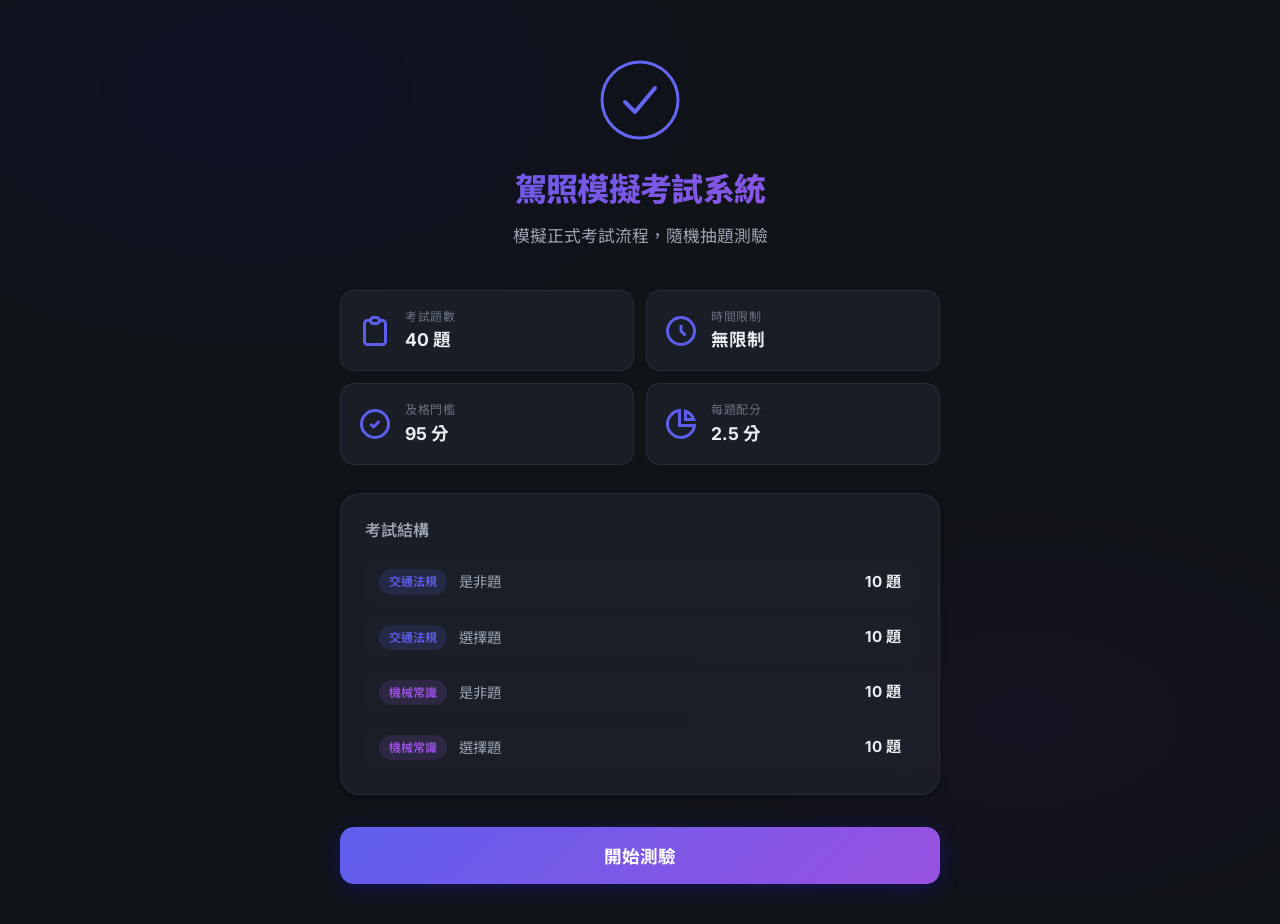
==== index.html @ f2dc514e "Initial commit: 駕照模擬考試系統" ====
<!DOCTYPE html>
<html lang="zh-TW">
<head>
  <meta charset="UTF-8">
  <meta name="viewport" content="width=device-width, initial-scale=1.0">
  <meta name="description" content="駕照模擬考試系統 - 交通法規與機械常識隨機測驗，模擬正式考試流程">
  <title>駕照模擬考試系統</title>
  <link rel="preconnect" href="https://fonts.googleapis.com">
  <link rel="preconnect" href="https://fonts.gstatic.com" crossorigin>
  <link href="https://fonts.googleapis.com/css2?family=Inter:wght@400;500;600;700;800&family=Noto+Sans+TC:wght@400;500;600;700;800&display=swap" rel="stylesheet">
  <link rel="stylesheet" href="style.css">
</head>
<body>
  <!-- ===== 首頁 ===== -->
  <section id="screen-home" class="screen active">
    <div class="home-container">
      <div class="home-hero">
        <div class="hero-icon">
          <svg viewBox="0 0 80 80" fill="none">
            <circle cx="40" cy="40" r="38" stroke="url(#grad1)" stroke-width="3"/>
            <path d="M25 42L35 52L55 28" stroke="url(#grad1)" stroke-width="4" stroke-linecap="round" stroke-linejoin="round"/>
            <defs><linearGradient id="grad1" x1="0" y1="0" x2="80" y2="80"><stop stop-color="#6366f1"/><stop offset="1" stop-color="#a855f7"/></linearGradient></defs>
          </svg>
        </div>
        <h1>駕照模擬考試系統</h1>
        <p class="hero-subtitle">模擬正式考試流程，隨機抽題測驗</p>
      </div>

      <div class="info-cards">
        <div class="info-card">
          <div class="info-card-icon">
            <svg viewBox="0 0 24 24" fill="none" stroke="currentColor" stroke-width="2"><path d="M9 5H7a2 2 0 00-2 2v12a2 2 0 002 2h10a2 2 0 002-2V7a2 2 0 00-2-2h-2M9 5a2 2 0 002 2h2a2 2 0 002-2M9 5a2 2 0 012-2h2a2 2 0 012 2"/></svg>
          </div>
          <div class="info-card-content">
            <span class="info-card-label">考試題數</span>
            <span class="info-card-value">40 題</span>
          </div>
        </div>
        <div class="info-card">
          <div class="info-card-icon">
            <svg viewBox="0 0 24 24" fill="none" stroke="currentColor" stroke-width="2"><path d="M12 8v4l3 3m6-3a9 9 0 11-18 0 9 9 0 0118 0z"/></svg>
          </div>
          <div class="info-card-content">
            <span class="info-card-label">時間限制</span>
            <span class="info-card-value">無限制</span>
          </div>
        </div>
        <div class="info-card">
          <div class="info-card-icon">
            <svg viewBox="0 0 24 24" fill="none" stroke="currentColor" stroke-width="2"><path d="M9 12l2 2 4-4m6 2a9 9 0 11-18 0 9 9 0 0118 0z"/></svg>
          </div>
          <div class="info-card-content">
            <span class="info-card-label">及格門檻</span>
            <span class="info-card-value">95 分</span>
          </div>
        </div>
        <div class="info-card">
          <div class="info-card-icon">
            <svg viewBox="0 0 24 24" fill="none" stroke="currentColor" stroke-width="2"><path d="M11 3.055A9.001 9.001 0 1020.945 13H11V3.055z"/><path d="M20.488 9H15V3.512A9.025 9.025 0 0120.488 9z"/></svg>
          </div>
          <div class="info-card-content">
            <span class="info-card-label">每題配分</span>
            <span class="info-card-value">2.5 分</span>
          </div>
        </div>
      </div>

      <div class="exam-structure glass-card">
        <h2>考試結構</h2>
        <div class="structure-grid">
          <div class="structure-item">
            <span class="structure-badge badge-traffic">交通法規</span>
            <span class="structure-type">是非題</span>
            <span class="structure-count">10 題</span>
          </div>
          <div class="structure-item">
            <span class="structure-badge badge-traffic">交通法規</span>
            <span class="structure-type">選擇題</span>
            <span class="structure-count">10 題</span>
          </div>
          <div class="structure-item">
            <span class="structure-badge badge-mechanical">機械常識</span>
            <span class="structure-type">是非題</span>
            <span class="structure-count">10 題</span>
          </div>
          <div class="structure-item">
            <span class="structure-badge badge-mechanical">機械常識</span>
            <span class="structure-type">選擇題</span>
            <span class="structure-count">10 題</span>
          </div>
        </div>
      </div>

      <button id="btn-start" class="btn-primary" disabled>
        <span class="btn-text">載入題庫中...</span>
        <span class="btn-spinner"></span>
      </button>
    </div>
  </section>

  <!-- ===== 考試畫面 ===== -->
  <section id="screen-exam" class="screen">
    <div class="exam-container">
      <!-- 頂部狀態列 -->
      <div class="exam-header">
        <div class="exam-progress-info">
          <span id="exam-current-num">1</span>
          <span class="exam-separator">/</span>
          <span id="exam-total-num">40</span>
        </div>
        <div class="exam-progress-bar">
          <div id="exam-progress-fill" class="progress-fill"></div>
        </div>
        <div class="exam-header-actions">
          <button id="btn-flag" class="btn-icon" title="標記此題">
            <svg viewBox="0 0 24 24" fill="none" stroke="currentColor" stroke-width="2"><path d="M4 15s1-1 4-1 5 2 8 2 4-1 4-1V3s-1 1-4 1-5-2-8-2-4 1-4 1z"/><line x1="4" y1="22" x2="4" y2="15"/></svg>
          </button>
          <button id="btn-submit-exam" class="btn-submit-exam">交卷</button>
        </div>
      </div>

      <!-- 題目卡片 -->
      <div class="question-card glass-card">
        <div class="question-meta">
          <span id="question-category" class="question-category-badge">交通法規</span>
          <span id="question-type" class="question-type-badge">是非題</span>
          <span id="question-number" class="question-number-badge">第 1 題</span>
        </div>
        <p id="question-text" class="question-text"></p>
      </div>

      <!-- 選項區 -->
      <div id="options-container" class="options-container"></div>

      <!-- 導航列 -->
      <div class="exam-nav">
        <button id="btn-prev" class="btn-nav" disabled>
          <svg viewBox="0 0 24 24" fill="none" stroke="currentColor" stroke-width="2"><path d="M15 19l-7-7 7-7"/></svg>
          上一題
        </button>
        <div class="question-dots" id="question-dots"></div>
        <button id="btn-next" class="btn-nav">
          下一題
          <svg viewBox="0 0 24 24" fill="none" stroke="currentColor" stroke-width="2"><path d="M9 5l7 7-7 7"/></svg>
        </button>
      </div>
    </div>
  </section>

  <!-- ===== 交卷確認 Modal ===== -->
  <div id="modal-submit" class="modal-overlay">
    <div class="modal-content glass-card">
      <h2>確認交卷</h2>
      <p id="modal-submit-info"></p>
      <div class="modal-actions">
        <button id="btn-cancel-submit" class="btn-secondary">繼續作答</button>
        <button id="btn-confirm-submit" class="btn-primary btn-small">確認交卷</button>
      </div>
    </div>
  </div>

  <!-- ===== 結果畫面 ===== -->
  <section id="screen-result" class="screen">
    <div class="result-container">
      <div class="result-hero glass-card">
        <div id="result-icon" class="result-icon"></div>
        <div id="result-verdict" class="result-verdict"></div>
        <div class="result-score-display">
          <span id="result-score" class="result-score">0</span>
          <span class="result-score-unit">分</span>
        </div>
        <div class="result-details">
          <div class="result-detail-item">
            <span class="detail-label">答對</span>
            <span id="result-correct" class="detail-value correct">0</span>
          </div>
          <div class="result-detail-item">
            <span class="detail-label">答錯</span>
            <span id="result-wrong" class="detail-value wrong">0</span>
          </div>
          <div class="result-detail-item">
            <span class="detail-label">未作答</span>
            <span id="result-unanswered" class="detail-value unanswered">0</span>
          </div>
        </div>
      </div>

      <!-- 各題型正確率 -->
      <div class="result-breakdown glass-card">
        <h2>題型分析</h2>
        <div id="result-categories" class="category-bars"></div>
      </div>

      <!-- 逐題回顧 -->
      <div class="result-review glass-card">
        <h2>逐題回顧</h2>
        <div id="review-list" class="review-list"></div>
      </div>

      <div class="result-actions">
        <button id="btn-retry" class="btn-primary">重新測驗</button>
      </div>
    </div>
  </section>

  <script src="app.js"></script>
</body>
</html>
---- style.css ----
/* ===== CSS Variables & Reset ===== */
:root {
  --bg-primary: hsl(220, 20%, 8%);
  --bg-secondary: hsl(220, 18%, 12%);
  --bg-card: hsla(220, 18%, 16%, 0.6);
  --bg-card-hover: hsla(220, 18%, 20%, 0.7);
  --border-glass: hsla(220, 30%, 40%, 0.25);
  --border-glow: hsla(240, 80%, 65%, 0.3);

  --text-primary: hsl(220, 15%, 93%);
  --text-secondary: hsl(220, 12%, 65%);
  --text-muted: hsl(220, 10%, 45%);

  --accent-1: hsl(240, 80%, 65%);
  --accent-2: hsl(270, 70%, 60%);
  --gradient-primary: linear-gradient(135deg, var(--accent-1), var(--accent-2));

  --color-correct: hsl(152, 60%, 48%);
  --color-correct-bg: hsla(152, 60%, 48%, 0.12);
  --color-wrong: hsl(0, 72%, 58%);
  --color-wrong-bg: hsla(0, 72%, 58%, 0.12);
  --color-warning: hsl(38, 90%, 55%);
  --color-warning-bg: hsla(38, 90%, 55%, 0.12);
  --color-flag: hsl(38, 90%, 55%);

  --radius-sm: 8px;
  --radius-md: 14px;
  --radius-lg: 20px;
  --radius-xl: 28px;

  --shadow-sm: 0 2px 8px hsla(0,0%,0%,0.3);
  --shadow-md: 0 8px 32px hsla(0,0%,0%,0.4);
  --shadow-lg: 0 16px 64px hsla(0,0%,0%,0.5);

  --font-sans: 'Inter', 'Noto Sans TC', system-ui, sans-serif;
  --transition: 0.25s cubic-bezier(0.4, 0, 0.2, 1);
}

*, *::before, *::after { box-sizing: border-box; margin: 0; padding: 0; }

html {
  font-size: 16px;
  scroll-behavior: smooth;
}

body {
  font-family: var(--font-sans);
  background: var(--bg-primary);
  color: var(--text-primary);
  min-height: 100vh;
  line-height: 1.6;
  -webkit-font-smoothing: antialiased;
  overflow-x: hidden;
}

body::before {
  content: '';
  position: fixed;
  inset: 0;
  background:
    radial-gradient(ellipse 60% 50% at 20% 10%, hsla(240, 80%, 50%, 0.08) 0%, transparent 60%),
    radial-gradient(ellipse 50% 40% at 80% 80%, hsla(270, 70%, 50%, 0.06) 0%, transparent 60%);
  pointer-events: none;
  z-index: 0;
}

/* ===== Utility ===== */
.glass-card {
  background: var(--bg-card);
  backdrop-filter: blur(20px);
  -webkit-backdrop-filter: blur(20px);
  border: 1px solid var(--border-glass);
  border-radius: var(--radius-lg);
  box-shadow: var(--shadow-sm);
}

.screen {
  display: none;
  position: relative;
  z-index: 1;
  min-height: 100vh;
  animation: fadeIn 0.4s ease;
}
.screen.active { display: block; }

@keyframes fadeIn {
  from { opacity: 0; transform: translateY(12px); }
  to   { opacity: 1; transform: translateY(0); }
}

@keyframes slideInRight {
  from { opacity: 0; transform: translateX(40px); }
  to   { opacity: 1; transform: translateX(0); }
}

@keyframes slideInLeft {
  from { opacity: 0; transform: translateX(-40px); }
  to   { opacity: 1; transform: translateX(0); }
}

@keyframes pulse {
  0%, 100% { transform: scale(1); }
  50% { transform: scale(1.05); }
}

@keyframes countUp {
  from { opacity: 0; transform: translateY(20px); }
  to   { opacity: 1; transform: translateY(0); }
}

@keyframes spin {
  to { transform: rotate(360deg); }
}

/* ===== Home Screen ===== */
.home-container {
  max-width: 640px;
  margin: 0 auto;
  padding: 60px 20px 40px;
}

.home-hero {
  text-align: center;
  margin-bottom: 40px;
}

.hero-icon {
  width: 80px;
  height: 80px;
  margin: 0 auto 24px;
  animation: pulse 3s ease-in-out infinite;
}

.home-hero h1 {
  font-size: 2rem;
  font-weight: 800;
  background: var(--gradient-primary);
  -webkit-background-clip: text;
  -webkit-text-fill-color: transparent;
  background-clip: text;
  margin-bottom: 8px;
  letter-spacing: -0.02em;
}

.hero-subtitle {
  color: var(--text-secondary);
  font-size: 1.05rem;
}

/* Info Cards */
.info-cards {
  display: grid;
  grid-template-columns: 1fr 1fr;
  gap: 12px;
  margin-bottom: 28px;
}

.info-card {
  display: flex;
  align-items: center;
  gap: 12px;
  padding: 16px;
  background: var(--bg-card);
  border: 1px solid var(--border-glass);
  border-radius: var(--radius-md);
  transition: var(--transition);
}
.info-card:hover {
  border-color: var(--border-glow);
  background: var(--bg-card-hover);
}

.info-card-icon {
  width: 36px;
  height: 36px;
  flex-shrink: 0;
  color: var(--accent-1);
}
.info-card-icon svg { width: 100%; height: 100%; }

.info-card-content {
  display: flex;
  flex-direction: column;
}
.info-card-label {
  font-size: 0.75rem;
  color: var(--text-muted);
  text-transform: uppercase;
  letter-spacing: 0.05em;
}
.info-card-value {
  font-size: 1.1rem;
  font-weight: 700;
  color: var(--text-primary);
}

/* Exam Structure */
.exam-structure {
  padding: 24px;
  margin-bottom: 32px;
}
.exam-structure h2 {
  font-size: 1rem;
  color: var(--text-secondary);
  margin-bottom: 16px;
  font-weight: 600;
}

.structure-grid {
  display: flex;
  flex-direction: column;
  gap: 10px;
}

.structure-item {
  display: flex;
  align-items: center;
  gap: 12px;
  padding: 10px 14px;
  background: hsla(220, 18%, 14%, 0.5);
  border-radius: var(--radius-sm);
}

.structure-badge {
  font-size: 0.75rem;
  font-weight: 600;
  padding: 3px 10px;
  border-radius: 100px;
}
.badge-traffic {
  background: hsla(240, 80%, 65%, 0.15);
  color: var(--accent-1);
}
.badge-mechanical {
  background: hsla(270, 70%, 60%, 0.15);
  color: var(--accent-2);
}

.structure-type {
  flex: 1;
  color: var(--text-secondary);
  font-size: 0.9rem;
}
.structure-count {
  font-weight: 700;
  font-size: 0.95rem;
}

/* Buttons */
.btn-primary {
  display: flex;
  align-items: center;
  justify-content: center;
  gap: 8px;
  width: 100%;
  padding: 16px 32px;
  background: var(--gradient-primary);
  color: white;
  border: none;
  border-radius: var(--radius-md);
  font-family: var(--font-sans);
  font-size: 1.1rem;
  font-weight: 700;
  cursor: pointer;
  transition: var(--transition);
  box-shadow: 0 4px 20px hsla(240, 80%, 50%, 0.3);
  position: relative;
  overflow: hidden;
}
.btn-primary:hover:not(:disabled) {
  transform: translateY(-2px);
  box-shadow: 0 8px 30px hsla(240, 80%, 50%, 0.4);
}
.btn-primary:active:not(:disabled) { transform: translateY(0); }
.btn-primary:disabled {
  opacity: 0.6;
  cursor: not-allowed;
}
.btn-primary.btn-small {
  width: auto;
  padding: 12px 28px;
  font-size: 0.95rem;
}

.btn-spinner {
  display: none;
  width: 20px;
  height: 20px;
  border: 2px solid hsla(0,0%,100%,0.3);
  border-top-color: white;
  border-radius: 50%;
  animation: spin 0.6s linear infinite;
}
.btn-primary:disabled .btn-spinner { display: block; }

.btn-secondary {
  padding: 12px 28px;
  background: var(--bg-card);
  color: var(--text-primary);
  border: 1px solid var(--border-glass);
  border-radius: var(--radius-md);
  font-family: var(--font-sans);
  font-size: 0.95rem;
  font-weight: 600;
  cursor: pointer;
  transition: var(--transition);
}
.btn-secondary:hover {
  background: var(--bg-card-hover);
  border-color: var(--border-glow);
}

/* ===== Exam Screen ===== */
.exam-container {
  max-width: 720px;
  margin: 0 auto;
  padding: 20px 20px 40px;
}

.exam-header {
  display: flex;
  align-items: center;
  gap: 16px;
  margin-bottom: 24px;
  flex-wrap: wrap;
}

.exam-progress-info {
  font-size: 0.95rem;
  font-weight: 700;
  white-space: nowrap;
  min-width: 60px;
}
#exam-current-num { color: var(--accent-1); font-size: 1.2rem; }
.exam-separator { color: var(--text-muted); margin: 0 2px; }
#exam-total-num { color: var(--text-muted); }

.exam-progress-bar {
  flex: 1;
  height: 6px;
  background: hsla(220, 18%, 20%, 0.8);
  border-radius: 100px;
  overflow: hidden;
  min-width: 100px;
}
.progress-fill {
  height: 100%;
  background: var(--gradient-primary);
  border-radius: 100px;
  transition: width 0.4s ease;
  width: 0%;
}

.exam-header-actions {
  display: flex;
  gap: 8px;
  align-items: center;
}

.btn-icon {
  width: 40px;
  height: 40px;
  display: flex;
  align-items: center;
  justify-content: center;
  background: var(--bg-card);
  border: 1px solid var(--border-glass);
  border-radius: var(--radius-sm);
  color: var(--text-secondary);
  cursor: pointer;
  transition: var(--transition);
}
.btn-icon svg { width: 20px; height: 20px; }
.btn-icon:hover {
  color: var(--text-primary);
  border-color: var(--border-glow);
}
.btn-icon.flagged {
  color: var(--color-flag);
  border-color: var(--color-flag);
  background: var(--color-warning-bg);
}

.btn-submit-exam {
  padding: 8px 20px;
  background: hsla(0, 72%, 58%, 0.15);
  color: var(--color-wrong);
  border: 1px solid hsla(0, 72%, 58%, 0.3);
  border-radius: var(--radius-sm);
  font-family: var(--font-sans);
  font-size: 0.85rem;
  font-weight: 600;
  cursor: pointer;
  transition: var(--transition);
}
.btn-submit-exam:hover {
  background: hsla(0, 72%, 58%, 0.25);
}

/* Question Card */
.question-card {
  padding: 28px;
  margin-bottom: 20px;
}

.question-meta {
  display: flex;
  gap: 8px;
  flex-wrap: wrap;
  margin-bottom: 16px;
}

.question-category-badge,
.question-type-badge,
.question-number-badge {
  font-size: 0.75rem;
  font-weight: 600;
  padding: 4px 12px;
  border-radius: 100px;
}
.question-category-badge {
  background: hsla(240, 80%, 65%, 0.12);
  color: var(--accent-1);
}
.question-category-badge.mechanical {
  background: hsla(270, 70%, 60%, 0.12);
  color: var(--accent-2);
}
.question-type-badge {
  background: hsla(220, 18%, 25%, 0.5);
  color: var(--text-secondary);
}
.question-number-badge {
  background: hsla(220, 18%, 25%, 0.5);
  color: var(--text-muted);
  margin-left: auto;
}

.question-text {
  font-size: 1.12rem;
  line-height: 1.8;
  font-weight: 500;
}

/* Options */
.options-container {
  display: flex;
  flex-direction: column;
  gap: 10px;
  margin-bottom: 24px;
}

.option-btn {
  display: flex;
  align-items: center;
  gap: 14px;
  width: 100%;
  padding: 16px 20px;
  background: var(--bg-card);
  border: 1.5px solid var(--border-glass);
  border-radius: var(--radius-md);
  color: var(--text-primary);
  font-family: var(--font-sans);
  font-size: 1rem;
  line-height: 1.6;
  text-align: left;
  cursor: pointer;
  transition: var(--transition);
}
.option-btn:hover {
  border-color: var(--border-glow);
  background: var(--bg-card-hover);
  transform: translateX(4px);
}

.option-btn.selected {
  border-color: var(--accent-1);
  background: hsla(240, 80%, 65%, 0.1);
  box-shadow: 0 0 0 1px var(--accent-1);
}

.option-label {
  display: flex;
  align-items: center;
  justify-content: center;
  width: 32px;
  height: 32px;
  border-radius: 50%;
  background: hsla(220, 18%, 25%, 0.6);
  font-weight: 700;
  font-size: 0.85rem;
  flex-shrink: 0;
  transition: var(--transition);
}
.option-btn.selected .option-label {
  background: var(--accent-1);
  color: white;
}

.option-text { flex: 1; }

/* Navigation */
.exam-nav {
  display: flex;
  align-items: center;
  justify-content: space-between;
  gap: 12px;
}

.btn-nav {
  display: flex;
  align-items: center;
  gap: 6px;
  padding: 10px 20px;
  background: var(--bg-card);
  border: 1px solid var(--border-glass);
  border-radius: var(--radius-md);
  color: var(--text-primary);
  font-family: var(--font-sans);
  font-size: 0.9rem;
  font-weight: 600;
  cursor: pointer;
  transition: var(--transition);
  white-space: nowrap;
}
.btn-nav svg { width: 18px; height: 18px; }
.btn-nav:hover:not(:disabled) {
  border-color: var(--border-glow);
  background: var(--bg-card-hover);
}
.btn-nav:disabled {
  opacity: 0.35;
  cursor: not-allowed;
}

.question-dots {
  display: flex;
  flex-wrap: wrap;
  gap: 5px;
  justify-content: center;
  flex: 1;
  max-width: 360px;
}

.q-dot {
  width: 10px;
  height: 10px;
  border-radius: 50%;
  background: hsla(220, 18%, 25%, 0.8);
  border: none;
  cursor: pointer;
  transition: var(--transition);
  padding: 0;
}
.q-dot:hover { background: hsla(220, 18%, 40%, 0.8); }
.q-dot.current {
  background: var(--accent-1);
  box-shadow: 0 0 8px var(--accent-1);
  transform: scale(1.3);
}
.q-dot.answered { background: hsla(240, 60%, 55%, 0.5); }
.q-dot.flagged {
  background: var(--color-flag);
  box-shadow: 0 0 6px var(--color-flag);
}

/* ===== Modal ===== */
.modal-overlay {
  display: none;
  position: fixed;
  inset: 0;
  background: hsla(0,0%,0%,0.6);
  backdrop-filter: blur(8px);
  z-index: 100;
  align-items: center;
  justify-content: center;
  padding: 20px;
}
.modal-overlay.active { display: flex; }

.modal-content {
  max-width: 420px;
  width: 100%;
  padding: 32px;
  text-align: center;
}
.modal-content h2 {
  font-size: 1.3rem;
  margin-bottom: 12px;
}
.modal-content p {
  color: var(--text-secondary);
  margin-bottom: 24px;
  line-height: 1.7;
}

.modal-actions {
  display: flex;
  gap: 12px;
  justify-content: center;
}

/* ===== Result Screen ===== */
.result-container {
  max-width: 720px;
  margin: 0 auto;
  padding: 40px 20px;
}

.result-hero {
  padding: 40px 28px;
  text-align: center;
  margin-bottom: 24px;
}

.result-icon {
  width: 80px;
  height: 80px;
  margin: 0 auto 16px;
  border-radius: 50%;
  display: flex;
  align-items: center;
  justify-content: center;
  font-size: 2.5rem;
}
.result-icon.pass {
  background: var(--color-correct-bg);
  border: 2px solid var(--color-correct);
}
.result-icon.fail {
  background: var(--color-wrong-bg);
  border: 2px solid var(--color-wrong);
}

.result-verdict {
  font-size: 1.4rem;
  font-weight: 800;
  margin-bottom: 8px;
}
.result-verdict.pass { color: var(--color-correct); }
.result-verdict.fail { color: var(--color-wrong); }

.result-score-display {
  margin-bottom: 28px;
  animation: countUp 0.6s ease;
}
.result-score {
  font-size: 4rem;
  font-weight: 800;
  background: var(--gradient-primary);
  -webkit-background-clip: text;
  -webkit-text-fill-color: transparent;
  background-clip: text;
}
.result-score-unit {
  font-size: 1.4rem;
  color: var(--text-secondary);
  margin-left: 4px;
}

.result-details {
  display: flex;
  justify-content: center;
  gap: 32px;
}
.result-detail-item {
  display: flex;
  flex-direction: column;
  align-items: center;
}
.detail-label {
  font-size: 0.8rem;
  color: var(--text-muted);
  margin-bottom: 4px;
}
.detail-value {
  font-size: 1.5rem;
  font-weight: 700;
}
.detail-value.correct { color: var(--color-correct); }
.detail-value.wrong   { color: var(--color-wrong); }
.detail-value.unanswered { color: var(--color-warning); }

/* Category Bars */
.result-breakdown {
  padding: 28px;
  margin-bottom: 24px;
}
.result-breakdown h2,
.result-review h2 {
  font-size: 1.1rem;
  margin-bottom: 20px;
  font-weight: 700;
}

.category-bars {
  display: flex;
  flex-direction: column;
  gap: 16px;
}

.cat-bar-item {
  display: flex;
  flex-direction: column;
  gap: 6px;
}
.cat-bar-label {
  display: flex;
  justify-content: space-between;
  font-size: 0.88rem;
}
.cat-bar-name { color: var(--text-secondary); }
.cat-bar-value { font-weight: 700; }

.cat-bar-track {
  height: 8px;
  background: hsla(220, 18%, 20%, 0.8);
  border-radius: 100px;
  overflow: hidden;
}
.cat-bar-fill {
  height: 100%;
  border-radius: 100px;
  transition: width 1s ease;
  background: var(--gradient-primary);
}
.cat-bar-fill.low { background: var(--color-wrong); }

/* Review List */
.result-review {
  padding: 28px;
  margin-bottom: 24px;
}

.review-list {
  display: flex;
  flex-direction: column;
  gap: 10px;
}

.review-item {
  padding: 16px;
  border-radius: var(--radius-md);
  background: hsla(220, 18%, 14%, 0.5);
  border-left: 4px solid var(--color-correct);
  transition: var(--transition);
}
.review-item.wrong-answer { border-left-color: var(--color-wrong); }
.review-item.unanswered-answer { border-left-color: var(--color-warning); }

.review-item-header {
  display: flex;
  align-items: center;
  gap: 8px;
  margin-bottom: 8px;
  flex-wrap: wrap;
}

.review-num {
  font-weight: 700;
  font-size: 0.85rem;
  color: var(--text-muted);
}
.review-result-badge {
  font-size: 0.72rem;
  font-weight: 700;
  padding: 2px 10px;
  border-radius: 100px;
}
.review-result-badge.correct {
  background: var(--color-correct-bg);
  color: var(--color-correct);
}
.review-result-badge.wrong {
  background: var(--color-wrong-bg);
  color: var(--color-wrong);
}
.review-result-badge.unanswered {
  background: var(--color-warning-bg);
  color: var(--color-warning);
}

.review-question {
  font-size: 0.95rem;
  line-height: 1.7;
  margin-bottom: 8px;
}

.review-answers {
  font-size: 0.85rem;
  color: var(--text-secondary);
  display: flex;
  flex-direction: column;
  gap: 3px;
}
.review-answers .correct-ans { color: var(--color-correct); }
.review-answers .user-ans { color: var(--color-wrong); }

.review-explanation {
  margin-top: 8px;
  font-size: 0.83rem;
  color: var(--text-muted);
  padding: 8px 12px;
  background: hsla(220, 18%, 18%, 0.5);
  border-radius: var(--radius-sm);
}

.result-actions {
  text-align: center;
}
.result-actions .btn-primary {
  max-width: 320px;
  margin: 0 auto;
}

/* ===== Responsive ===== */
@media (max-width: 768px) {
  .home-hero h1 { font-size: 1.6rem; }
  .info-cards { grid-template-columns: 1fr; }
  .question-dots { display: none; }
  .result-score { font-size: 3rem; }
  .result-details { gap: 20px; }
}
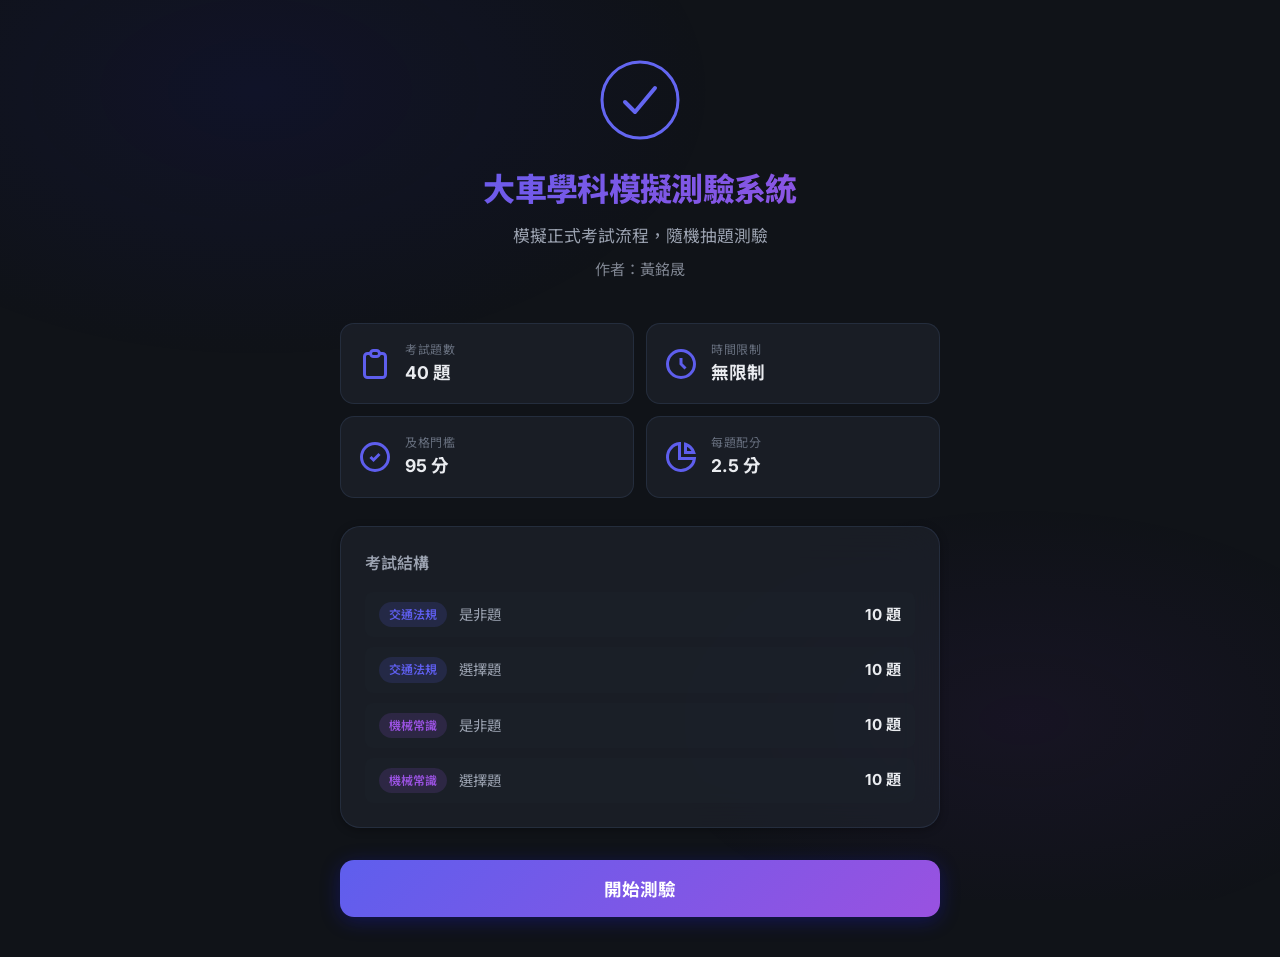
==== commit b8049039: "feat: update main title and add author" ====
--- a/index.html
+++ b/index.html
@@ -3,8 +3,8 @@
 <head>
   <meta charset="UTF-8">
   <meta name="viewport" content="width=device-width, initial-scale=1.0">
-  <meta name="description" content="駕照模擬考試系統 - 交通法規與機械常識隨機測驗，模擬正式考試流程">
-  <title>駕照模擬考試系統</title>
+  <meta name="description" content="大車學科模擬測驗系統 - 交通法規與機械常識隨機測驗，模擬正式考試流程">
+  <title>大車學科模擬測驗系統</title>
   <link rel="preconnect" href="https://fonts.googleapis.com">
   <link rel="preconnect" href="https://fonts.gstatic.com" crossorigin>
   <link href="https://fonts.googleapis.com/css2?family=Inter:wght@400;500;600;700;800&family=Noto+Sans+TC:wght@400;500;600;700;800&display=swap" rel="stylesheet">
@@ -22,8 +22,8 @@
             <defs><linearGradient id="grad1" x1="0" y1="0" x2="80" y2="80"><stop stop-color="#6366f1"/><stop offset="1" stop-color="#a855f7"/></linearGradient></defs>
           </svg>
         </div>
-        <h1>駕照模擬考試系統</h1>
-        <p class="hero-subtitle">模擬正式考試流程，隨機抽題測驗</p>
+        <h1>大車學科模擬測驗系統</h1>
+        <p class="hero-subtitle">模擬正式考試流程，隨機抽題測驗<br><span style="font-size: 0.9em; opacity: 0.8; display: inline-block; margin-top: 8px;">作者：黃銘晟</span></p>
       </div>
 
       <div class="info-cards">
--- a/style.css
+++ b/style.css
@@ -813,6 +813,50 @@
   margin: 0 auto;
 }
 
+/* ===== Question Image ===== */
+#question-image-container {
+  display: flex;
+  justify-content: center;
+  align-items: center;
+  margin: 20px 0;
+  padding: 16px;
+  background: hsla(220, 18%, 10%, 0.4);
+  border: 1px solid var(--border-glass);
+  border-radius: var(--radius-md);
+}
+
+.question-sign-img {
+  max-width: 220px;
+  max-height: 220px;
+  width: auto;
+  height: auto;
+  object-fit: contain;
+  border-radius: var(--radius-sm);
+  filter: drop-shadow(0 4px 12px hsla(0,0%,0%,0.4));
+  transition: transform 0.2s ease;
+}
+
+.question-sign-img:hover {
+  transform: scale(1.05);
+}
+
+/* ===== Review Image ===== */
+.review-sign-img-wrap {
+  display: flex;
+  justify-content: center;
+  margin: 8px 0;
+}
+
+.review-sign-img {
+  max-width: 120px;
+  max-height: 120px;
+  width: auto;
+  height: auto;
+  object-fit: contain;
+  border-radius: 6px;
+  opacity: 0.9;
+}
+
 /* ===== Responsive ===== */
 @media (max-width: 768px) {
   .home-hero h1 { font-size: 1.6rem; }
@@ -820,4 +864,5 @@
   .question-dots { display: none; }
   .result-score { font-size: 3rem; }
   .result-details { gap: 20px; }
-}
+  .question-sign-img { max-width: 180px; max-height: 180px; }
+}
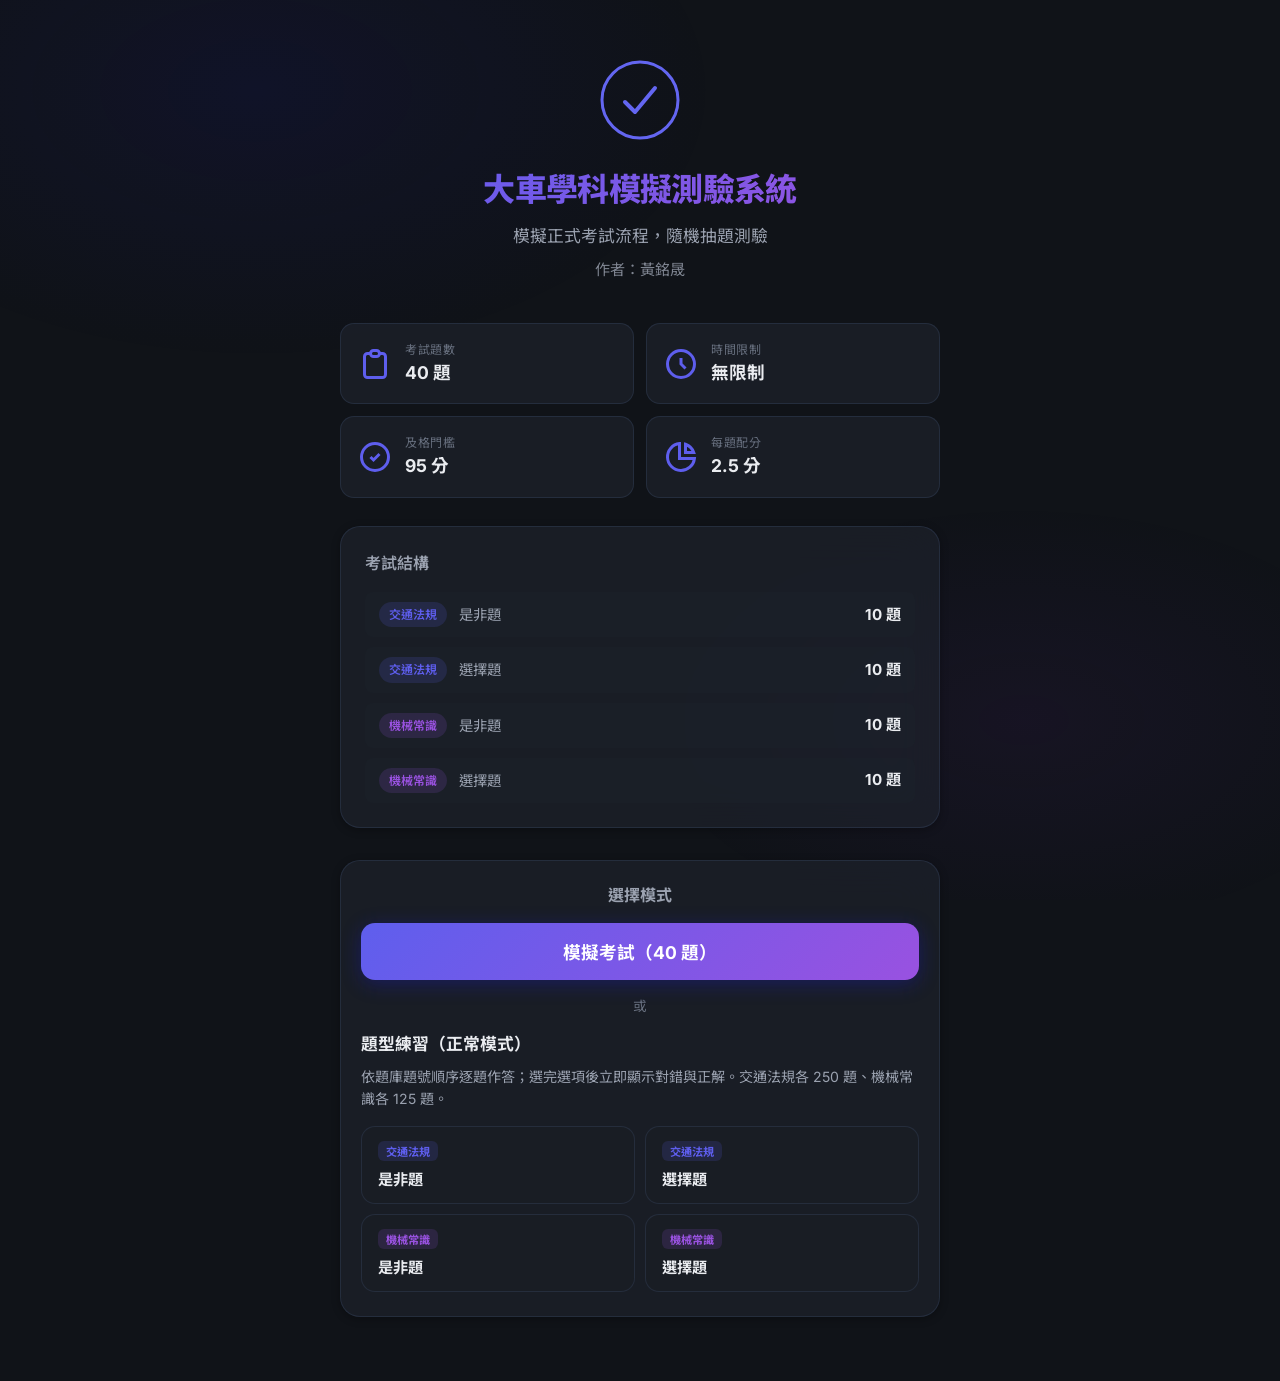
==== commit 2c7be2f4: "新增題型練習模式：單題庫全題、即時對錯與練習結果頁 Co-authored-by: Cursor <cursoragent@cursor.com>" ====
--- a/index.html
+++ b/index.html
@@ -3,12 +3,19 @@
 <head>
   <meta charset="UTF-8">
   <meta name="viewport" content="width=device-width, initial-scale=1.0">
+  <meta http-equiv="Cache-Control" content="no-cache, no-store, must-revalidate">
+  <meta http-equiv="Pragma" content="no-cache">
+  <meta http-equiv="Expires" content="0">
   <meta name="description" content="大車學科模擬測驗系統 - 交通法規與機械常識隨機測驗，模擬正式考試流程">
   <title>大車學科模擬測驗系統</title>
   <link rel="preconnect" href="https://fonts.googleapis.com">
   <link rel="preconnect" href="https://fonts.gstatic.com" crossorigin>
   <link href="https://fonts.googleapis.com/css2?family=Inter:wght@400;500;600;700;800&family=Noto+Sans+TC:wght@400;500;600;700;800&display=swap" rel="stylesheet">
-  <link rel="stylesheet" href="style.css">
+  <script>
+    // 每次載入頁面都附加版本參數，避免手機快取舊版資源
+    const assetVersion = Date.now();
+    document.write(`<link rel="stylesheet" href="style.css?v=${assetVersion}">`);
+  </script>
 </head>
 <body>
   <!-- ===== 首頁 ===== -->
@@ -91,10 +98,36 @@
         </div>
       </div>
 
-      <button id="btn-start" class="btn-primary" disabled>
-        <span class="btn-text">載入題庫中...</span>
-        <span class="btn-spinner"></span>
-      </button>
+      <div class="home-start glass-card">
+        <h2 class="home-start-title">選擇模式</h2>
+        <button type="button" id="btn-simulation" class="btn-primary" disabled>
+          <span class="btn-text">載入題庫中...</span>
+          <span class="btn-spinner"></span>
+        </button>
+        <p class="home-start-divider">或</p>
+        <div class="practice-mode-block">
+          <h3 class="practice-mode-heading">題型練習（正常模式）</h3>
+          <p class="practice-mode-desc">依題庫題號順序逐題作答；選完選項後立即顯示對錯與正解。交通法規各 250 題、機械常識各 125 題。</p>
+          <div class="practice-type-grid" id="practice-type-grid">
+            <button type="button" class="btn-practice-type" data-practice-bank="trafficTF" disabled>
+              <span class="btn-practice-badge badge-traffic">交通法規</span>
+              <span class="btn-practice-label">是非題</span>
+            </button>
+            <button type="button" class="btn-practice-type" data-practice-bank="trafficMC" disabled>
+              <span class="btn-practice-badge badge-traffic">交通法規</span>
+              <span class="btn-practice-label">選擇題</span>
+            </button>
+            <button type="button" class="btn-practice-type" data-practice-bank="mechanicalTF" disabled>
+              <span class="btn-practice-badge badge-mechanical">機械常識</span>
+              <span class="btn-practice-label">是非題</span>
+            </button>
+            <button type="button" class="btn-practice-type" data-practice-bank="mechanicalMC" disabled>
+              <span class="btn-practice-badge badge-mechanical">機械常識</span>
+              <span class="btn-practice-label">選擇題</span>
+            </button>
+          </div>
+        </div>
+      </div>
     </div>
   </section>
 
@@ -197,12 +230,15 @@
         <div id="review-list" class="review-list"></div>
       </div>
 
-      <div class="result-actions">
-        <button id="btn-retry" class="btn-primary">重新測驗</button>
+      <div class="result-actions result-actions-row">
+        <button type="button" id="btn-result-home" class="btn-secondary">返回首頁</button>
+        <button type="button" id="btn-retry" class="btn-primary">重新測驗</button>
       </div>
     </div>
   </section>
 
-  <script src="app.js"></script>
+  <script>
+    document.write(`<script src="app.js?v=${assetVersion}"><\/script>`);
+  </script>
 </body>
 </html>
--- a/style.css
+++ b/style.css
@@ -244,6 +244,82 @@
 .structure-count {
   font-weight: 700;
   font-size: 0.95rem;
+}
+
+/* 首頁：模式選擇 */
+.home-start {
+  padding: 22px 20px 24px;
+  margin-bottom: 24px;
+}
+.home-start-title {
+  font-size: 1rem;
+  font-weight: 700;
+  margin-bottom: 14px;
+  color: var(--text-secondary);
+  text-align: center;
+}
+.home-start-divider {
+  text-align: center;
+  font-size: 0.85rem;
+  color: var(--text-muted);
+  margin: 16px 0 14px;
+}
+.practice-mode-block {
+  text-align: left;
+}
+.practice-mode-heading {
+  font-size: 1.05rem;
+  font-weight: 700;
+  margin-bottom: 8px;
+  color: var(--text-primary);
+}
+.practice-mode-desc {
+  font-size: 0.88rem;
+  color: var(--text-secondary);
+  line-height: 1.55;
+  margin-bottom: 16px;
+}
+.practice-type-grid {
+  display: grid;
+  grid-template-columns: 1fr 1fr;
+  gap: 10px;
+}
+.btn-practice-type {
+  display: flex;
+  flex-direction: column;
+  align-items: flex-start;
+  gap: 6px;
+  padding: 14px 16px;
+  background: var(--bg-secondary);
+  border: 1px solid var(--border-glass);
+  border-radius: var(--radius-md);
+  color: var(--text-primary);
+  font-family: var(--font-sans);
+  font-size: 0.95rem;
+  font-weight: 600;
+  cursor: pointer;
+  transition: var(--transition);
+  text-align: left;
+}
+.btn-practice-type:hover:not(:disabled) {
+  border-color: var(--border-glow);
+  background: var(--bg-card-hover);
+}
+.btn-practice-type:disabled {
+  opacity: 0.5;
+  cursor: not-allowed;
+}
+.btn-practice-badge {
+  display: inline-block;
+  font-size: 0.7rem;
+  font-weight: 700;
+  padding: 2px 8px;
+  border-radius: 6px;
+  text-transform: none;
+}
+.btn-practice-label {
+  font-size: 0.95rem;
+  font-weight: 700;
 }
 
 /* Buttons */
@@ -497,7 +573,48 @@
   color: white;
 }
 
+.option-btn.option-reveal-correct {
+  border-color: var(--color-correct);
+  background: var(--color-correct-bg);
+  box-shadow: 0 0 0 1px var(--color-correct);
+}
+.option-btn.option-reveal-wrong {
+  border-color: var(--color-wrong);
+  background: var(--color-wrong-bg);
+  box-shadow: 0 0 0 1px var(--color-wrong);
+}
+.option-btn.option-reveal-neutral {
+  opacity: 0.42;
+}
+.option-btn:disabled {
+  cursor: default;
+  opacity: 1;
+}
+.option-btn.option-reveal-neutral:disabled {
+  opacity: 0.42;
+}
+
 .option-text { flex: 1; }
+
+/* 練習模式：作答後回饋 */
+.practice-feedback {
+  margin-bottom: 20px;
+  padding: 14px 18px;
+  border-radius: var(--radius-md);
+  font-size: 1rem;
+  font-weight: 600;
+  line-height: 1.5;
+}
+.practice-feedback--correct {
+  background: var(--color-correct-bg);
+  border: 1px solid var(--color-correct);
+  color: var(--color-correct);
+}
+.practice-feedback--wrong {
+  background: var(--color-wrong-bg);
+  border: 1px solid var(--color-wrong);
+  color: hsl(0, 65%, 72%);
+}
 
 /* Navigation */
 .exam-nav {
@@ -542,6 +659,16 @@
   max-width: 360px;
 }
 
+.exam-nav--no-dots .question-dots {
+  display: none;
+}
+.exam-nav--no-dots {
+  justify-content: space-between;
+}
+.exam-nav--no-dots .btn-nav {
+  flex: 0 0 auto;
+}
+
 .q-dot {
   width: 10px;
   height: 10px;
@@ -631,6 +758,11 @@
   background: var(--color-wrong-bg);
   border: 2px solid var(--color-wrong);
 }
+.result-icon.practice {
+  background: hsla(240, 80%, 65%, 0.12);
+  border: 2px solid var(--accent-1);
+  color: var(--accent-1);
+}
 
 .result-verdict {
   font-size: 1.4rem;
@@ -639,6 +771,9 @@
 }
 .result-verdict.pass { color: var(--color-correct); }
 .result-verdict.fail { color: var(--color-wrong); }
+.result-verdict.practice {
+  color: var(--accent-1);
+}
 
 .result-score-display {
   margin-bottom: 28px;
@@ -808,9 +943,24 @@
 .result-actions {
   text-align: center;
 }
+.result-actions-row {
+  display: flex;
+  flex-wrap: wrap;
+  align-items: center;
+  justify-content: center;
+  gap: 12px;
+}
+.result-actions-row .btn-secondary,
+.result-actions-row .btn-primary {
+  min-width: 140px;
+}
 .result-actions .btn-primary {
   max-width: 320px;
   margin: 0 auto;
+}
+.result-actions-row .btn-primary {
+  max-width: none;
+  margin: 0;
 }
 
 /* ===== Question Image ===== */
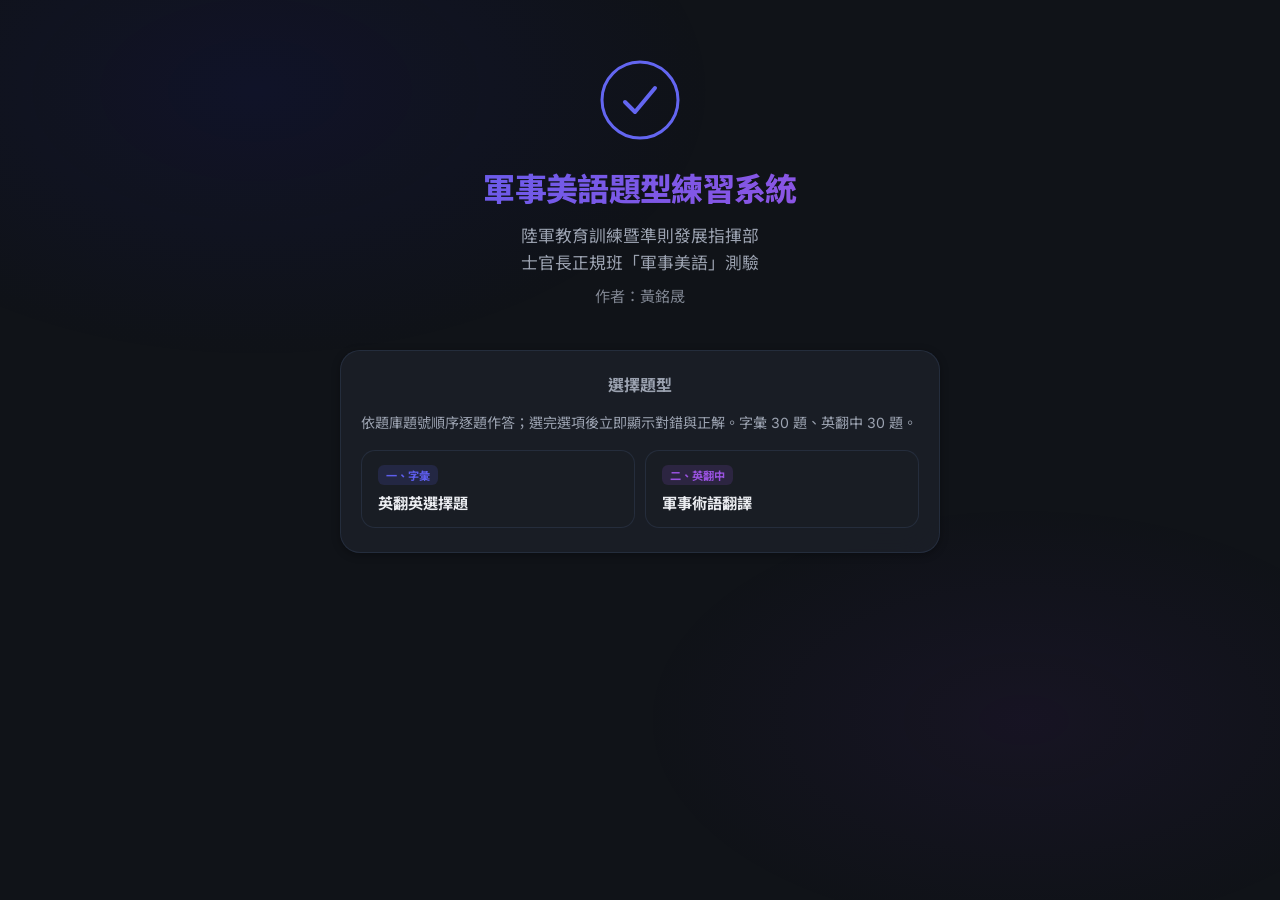
==== commit 6ccbc11c: "feat: replace question bank with military English (vocabulary + translation)" ====
--- a/index.html
+++ b/index.html
@@ -6,8 +6,8 @@
   <meta http-equiv="Cache-Control" content="no-cache, no-store, must-revalidate">
   <meta http-equiv="Pragma" content="no-cache">
   <meta http-equiv="Expires" content="0">
-  <meta name="description" content="大車學科模擬測驗系統 - 交通法規與機械常識隨機測驗，模擬正式考試流程">
-  <title>大車學科模擬測驗系統</title>
+  <meta name="description" content="陸軍士官長正規班軍事美語題型練習系統 - 字彙與英翻中逐題練習，即時顯示對錯與解析">
+  <title>軍事美語題型練習系統</title>
   <link rel="preconnect" href="https://fonts.googleapis.com">
   <link rel="preconnect" href="https://fonts.gstatic.com" crossorigin>
   <link href="https://fonts.googleapis.com/css2?family=Inter:wght@400;500;600;700;800&family=Noto+Sans+TC:wght@400;500;600;700;800&display=swap" rel="stylesheet">
@@ -29,103 +29,22 @@
             <defs><linearGradient id="grad1" x1="0" y1="0" x2="80" y2="80"><stop stop-color="#6366f1"/><stop offset="1" stop-color="#a855f7"/></linearGradient></defs>
           </svg>
         </div>
-        <h1>大車學科模擬測驗系統</h1>
-        <p class="hero-subtitle">模擬正式考試流程，隨機抽題測驗<br><span style="font-size: 0.9em; opacity: 0.8; display: inline-block; margin-top: 8px;">作者：黃銘晟</span></p>
-      </div>
-
-      <div class="info-cards">
-        <div class="info-card">
-          <div class="info-card-icon">
-            <svg viewBox="0 0 24 24" fill="none" stroke="currentColor" stroke-width="2"><path d="M9 5H7a2 2 0 00-2 2v12a2 2 0 002 2h10a2 2 0 002-2V7a2 2 0 00-2-2h-2M9 5a2 2 0 002 2h2a2 2 0 002-2M9 5a2 2 0 012-2h2a2 2 0 012 2"/></svg>
-          </div>
-          <div class="info-card-content">
-            <span class="info-card-label">考試題數</span>
-            <span class="info-card-value">40 題</span>
-          </div>
-        </div>
-        <div class="info-card">
-          <div class="info-card-icon">
-            <svg viewBox="0 0 24 24" fill="none" stroke="currentColor" stroke-width="2"><path d="M12 8v4l3 3m6-3a9 9 0 11-18 0 9 9 0 0118 0z"/></svg>
-          </div>
-          <div class="info-card-content">
-            <span class="info-card-label">時間限制</span>
-            <span class="info-card-value">無限制</span>
-          </div>
-        </div>
-        <div class="info-card">
-          <div class="info-card-icon">
-            <svg viewBox="0 0 24 24" fill="none" stroke="currentColor" stroke-width="2"><path d="M9 12l2 2 4-4m6 2a9 9 0 11-18 0 9 9 0 0118 0z"/></svg>
-          </div>
-          <div class="info-card-content">
-            <span class="info-card-label">及格門檻</span>
-            <span class="info-card-value">95 分</span>
-          </div>
-        </div>
-        <div class="info-card">
-          <div class="info-card-icon">
-            <svg viewBox="0 0 24 24" fill="none" stroke="currentColor" stroke-width="2"><path d="M11 3.055A9.001 9.001 0 1020.945 13H11V3.055z"/><path d="M20.488 9H15V3.512A9.025 9.025 0 0120.488 9z"/></svg>
-          </div>
-          <div class="info-card-content">
-            <span class="info-card-label">每題配分</span>
-            <span class="info-card-value">2.5 分</span>
-          </div>
-        </div>
-      </div>
-
-      <div class="exam-structure glass-card">
-        <h2>考試結構</h2>
-        <div class="structure-grid">
-          <div class="structure-item">
-            <span class="structure-badge badge-traffic">交通法規</span>
-            <span class="structure-type">是非題</span>
-            <span class="structure-count">10 題</span>
-          </div>
-          <div class="structure-item">
-            <span class="structure-badge badge-traffic">交通法規</span>
-            <span class="structure-type">選擇題</span>
-            <span class="structure-count">10 題</span>
-          </div>
-          <div class="structure-item">
-            <span class="structure-badge badge-mechanical">機械常識</span>
-            <span class="structure-type">是非題</span>
-            <span class="structure-count">10 題</span>
-          </div>
-          <div class="structure-item">
-            <span class="structure-badge badge-mechanical">機械常識</span>
-            <span class="structure-type">選擇題</span>
-            <span class="structure-count">10 題</span>
-          </div>
-        </div>
+        <h1>軍事美語題型練習系統</h1>
+        <p class="hero-subtitle">陸軍教育訓練暨準則發展指揮部<br>士官長正規班「軍事美語」測驗<br><span style="font-size: 0.9em; opacity: 0.8; display: inline-block; margin-top: 8px;">作者：黃銘晟</span></p>
       </div>
 
       <div class="home-start glass-card">
-        <h2 class="home-start-title">選擇模式</h2>
-        <button type="button" id="btn-simulation" class="btn-primary" disabled>
-          <span class="btn-text">載入題庫中...</span>
-          <span class="btn-spinner"></span>
-        </button>
-        <p class="home-start-divider">或</p>
-        <div class="practice-mode-block">
-          <h3 class="practice-mode-heading">題型練習（正常模式）</h3>
-          <p class="practice-mode-desc">依題庫題號順序逐題作答；選完選項後立即顯示對錯與正解。交通法規各 250 題、機械常識各 125 題。</p>
-          <div class="practice-type-grid" id="practice-type-grid">
-            <button type="button" class="btn-practice-type" data-practice-bank="trafficTF" disabled>
-              <span class="btn-practice-badge badge-traffic">交通法規</span>
-              <span class="btn-practice-label">是非題</span>
-            </button>
-            <button type="button" class="btn-practice-type" data-practice-bank="trafficMC" disabled>
-              <span class="btn-practice-badge badge-traffic">交通法規</span>
-              <span class="btn-practice-label">選擇題</span>
-            </button>
-            <button type="button" class="btn-practice-type" data-practice-bank="mechanicalTF" disabled>
-              <span class="btn-practice-badge badge-mechanical">機械常識</span>
-              <span class="btn-practice-label">是非題</span>
-            </button>
-            <button type="button" class="btn-practice-type" data-practice-bank="mechanicalMC" disabled>
-              <span class="btn-practice-badge badge-mechanical">機械常識</span>
-              <span class="btn-practice-label">選擇題</span>
-            </button>
-          </div>
+        <h2 class="home-start-title">選擇題型</h2>
+        <p class="practice-mode-desc">依題庫題號順序逐題作答；選完選項後立即顯示對錯與正解。字彙 30 題、英翻中 30 題。</p>
+        <div class="practice-type-grid" id="practice-type-grid">
+          <button type="button" class="btn-practice-type" data-practice-bank="vocabulary" disabled>
+            <span class="btn-practice-badge badge-traffic">一、字彙</span>
+            <span class="btn-practice-label">英翻英選擇題</span>
+          </button>
+          <button type="button" class="btn-practice-type" data-practice-bank="translation" disabled>
+            <span class="btn-practice-badge badge-mechanical">二、英翻中</span>
+            <span class="btn-practice-label">軍事術語翻譯</span>
+          </button>
         </div>
       </div>
     </div>
@@ -155,8 +74,8 @@
       <!-- 題目卡片 -->
       <div class="question-card glass-card">
         <div class="question-meta">
-          <span id="question-category" class="question-category-badge">交通法規</span>
-          <span id="question-type" class="question-type-badge">是非題</span>
+          <span id="question-category" class="question-category-badge">字彙</span>
+          <span id="question-type" class="question-type-badge">選擇題</span>
           <span id="question-number" class="question-number-badge">第 1 題</span>
         </div>
         <p id="question-text" class="question-text"></p>
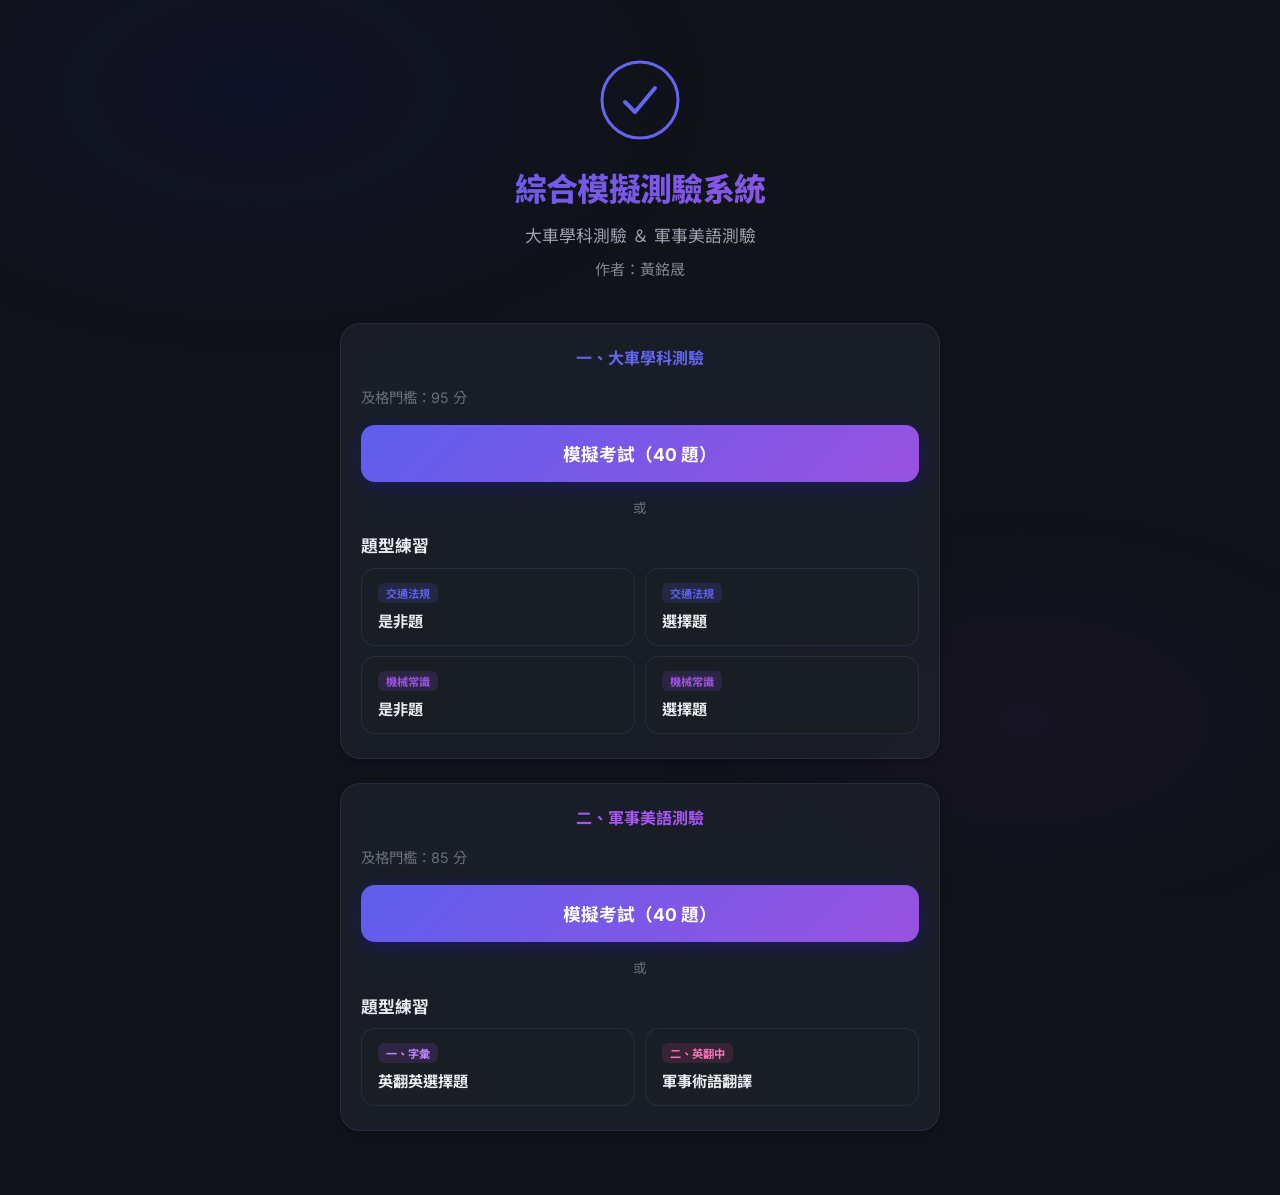
==== commit 47a63003: "feat: integrate both traffic/mechanical and military english question banks" ====
--- a/index.html
+++ b/index.html
@@ -6,8 +6,8 @@
   <meta http-equiv="Cache-Control" content="no-cache, no-store, must-revalidate">
   <meta http-equiv="Pragma" content="no-cache">
   <meta http-equiv="Expires" content="0">
-  <meta name="description" content="陸軍士官長正規班軍事美語題型練習系統 - 字彙與英翻中逐題練習，即時顯示對錯與解析">
-  <title>軍事美語題型練習系統</title>
+  <meta name="description" content="大車學科與軍事美語測驗系統 - 提供模擬正式考試流程與單元題型練習">
+  <title>綜合模擬測驗系統</title>
   <link rel="preconnect" href="https://fonts.googleapis.com">
   <link rel="preconnect" href="https://fonts.gstatic.com" crossorigin>
   <link href="https://fonts.googleapis.com/css2?family=Inter:wght@400;500;600;700;800&family=Noto+Sans+TC:wght@400;500;600;700;800&display=swap" rel="stylesheet">
@@ -29,24 +29,64 @@
             <defs><linearGradient id="grad1" x1="0" y1="0" x2="80" y2="80"><stop stop-color="#6366f1"/><stop offset="1" stop-color="#a855f7"/></linearGradient></defs>
           </svg>
         </div>
-        <h1>軍事美語題型練習系統</h1>
-        <p class="hero-subtitle">陸軍教育訓練暨準則發展指揮部<br>士官長正規班「軍事美語」測驗<br><span style="font-size: 0.9em; opacity: 0.8; display: inline-block; margin-top: 8px;">作者：黃銘晟</span></p>
+        <h1>綜合模擬測驗系統</h1>
+        <p class="hero-subtitle">大車學科測驗 ＆ 軍事美語測驗<br><span style="font-size: 0.9em; opacity: 0.8; display: inline-block; margin-top: 8px;">作者：黃銘晟</span></p>
       </div>
 
       <div class="home-start glass-card">
-        <h2 class="home-start-title">選擇題型</h2>
-        <p class="practice-mode-desc">依題庫題號順序逐題作答；選完選項後立即顯示對錯與正解。字彙 30 題、英翻中 30 題。</p>
-        <div class="practice-type-grid" id="practice-type-grid">
-          <button type="button" class="btn-practice-type" data-practice-bank="vocabulary" disabled>
-            <span class="btn-practice-badge badge-traffic">一、字彙</span>
-            <span class="btn-practice-label">英翻英選擇題</span>
-          </button>
-          <button type="button" class="btn-practice-type" data-practice-bank="translation" disabled>
-            <span class="btn-practice-badge badge-mechanical">二、英翻中</span>
-            <span class="btn-practice-label">軍事術語翻譯</span>
-          </button>
-        </div>
-      </div>
+        <h2 class="home-start-title" style="color: #6366f1;">一、大車學科測驗</h2>
+        <div class="info-text" style="font-size: 0.9rem; color: var(--text-muted); margin-bottom: 1rem;">及格門檻：95 分</div>
+        <button type="button" id="btn-simulation-traffic" class="btn-primary" disabled>
+          <span class="btn-text">載入題庫中...</span>
+          <span class="btn-spinner"></span>
+        </button>
+        <p class="home-start-divider">或</p>
+        <div class="practice-mode-block">
+          <h3 class="practice-mode-heading">題型練習</h3>
+          <div class="practice-type-grid" id="practice-type-grid-traffic">
+            <button type="button" class="btn-practice-type" data-practice-bank="trafficTF" disabled>
+              <span class="btn-practice-badge badge-traffic">交通法規</span>
+              <span class="btn-practice-label">是非題</span>
+            </button>
+            <button type="button" class="btn-practice-type" data-practice-bank="trafficMC" disabled>
+              <span class="btn-practice-badge badge-traffic">交通法規</span>
+              <span class="btn-practice-label">選擇題</span>
+            </button>
+            <button type="button" class="btn-practice-type" data-practice-bank="mechanicalTF" disabled>
+              <span class="btn-practice-badge badge-mechanical">機械常識</span>
+              <span class="btn-practice-label">是非題</span>
+            </button>
+            <button type="button" class="btn-practice-type" data-practice-bank="mechanicalMC" disabled>
+              <span class="btn-practice-badge badge-mechanical">機械常識</span>
+              <span class="btn-practice-label">選擇題</span>
+            </button>
+          </div>
+        </div>
+      </div>
+
+      <div class="home-start glass-card" style="margin-top: 1.5rem;">
+        <h2 class="home-start-title" style="color: #a855f7;">二、軍事美語測驗</h2>
+        <div class="info-text" style="font-size: 0.9rem; color: var(--text-muted); margin-bottom: 1rem;">及格門檻：85 分</div>
+        <button type="button" id="btn-simulation-army" class="btn-primary" disabled>
+          <span class="btn-text">載入題庫中...</span>
+          <span class="btn-spinner"></span>
+        </button>
+        <p class="home-start-divider">或</p>
+        <div class="practice-mode-block">
+          <h3 class="practice-mode-heading">題型練習</h3>
+          <div class="practice-type-grid" id="practice-type-grid-army">
+            <button type="button" class="btn-practice-type" data-practice-bank="vocabulary" disabled>
+              <span class="btn-practice-badge badge-traffic" style="background: rgba(168, 85, 247, 0.15); color: #c084fc; border-color: rgba(168, 85, 247, 0.3);">一、字彙</span>
+              <span class="btn-practice-label">英翻英選擇題</span>
+            </button>
+            <button type="button" class="btn-practice-type" data-practice-bank="translation" disabled>
+              <span class="btn-practice-badge badge-mechanical" style="background: rgba(236, 72, 153, 0.15); color: #f472b6; border-color: rgba(236, 72, 153, 0.3);">二、英翻中</span>
+              <span class="btn-practice-label">軍事術語翻譯</span>
+            </button>
+          </div>
+        </div>
+      </div>
+
     </div>
   </section>
 
@@ -74,8 +114,8 @@
       <!-- 題目卡片 -->
       <div class="question-card glass-card">
         <div class="question-meta">
-          <span id="question-category" class="question-category-badge">字彙</span>
-          <span id="question-type" class="question-type-badge">選擇題</span>
+          <span id="question-category" class="question-category-badge">交通法規</span>
+          <span id="question-type" class="question-type-badge">是非題</span>
           <span id="question-number" class="question-number-badge">第 1 題</span>
         </div>
         <p id="question-text" class="question-text"></p>
